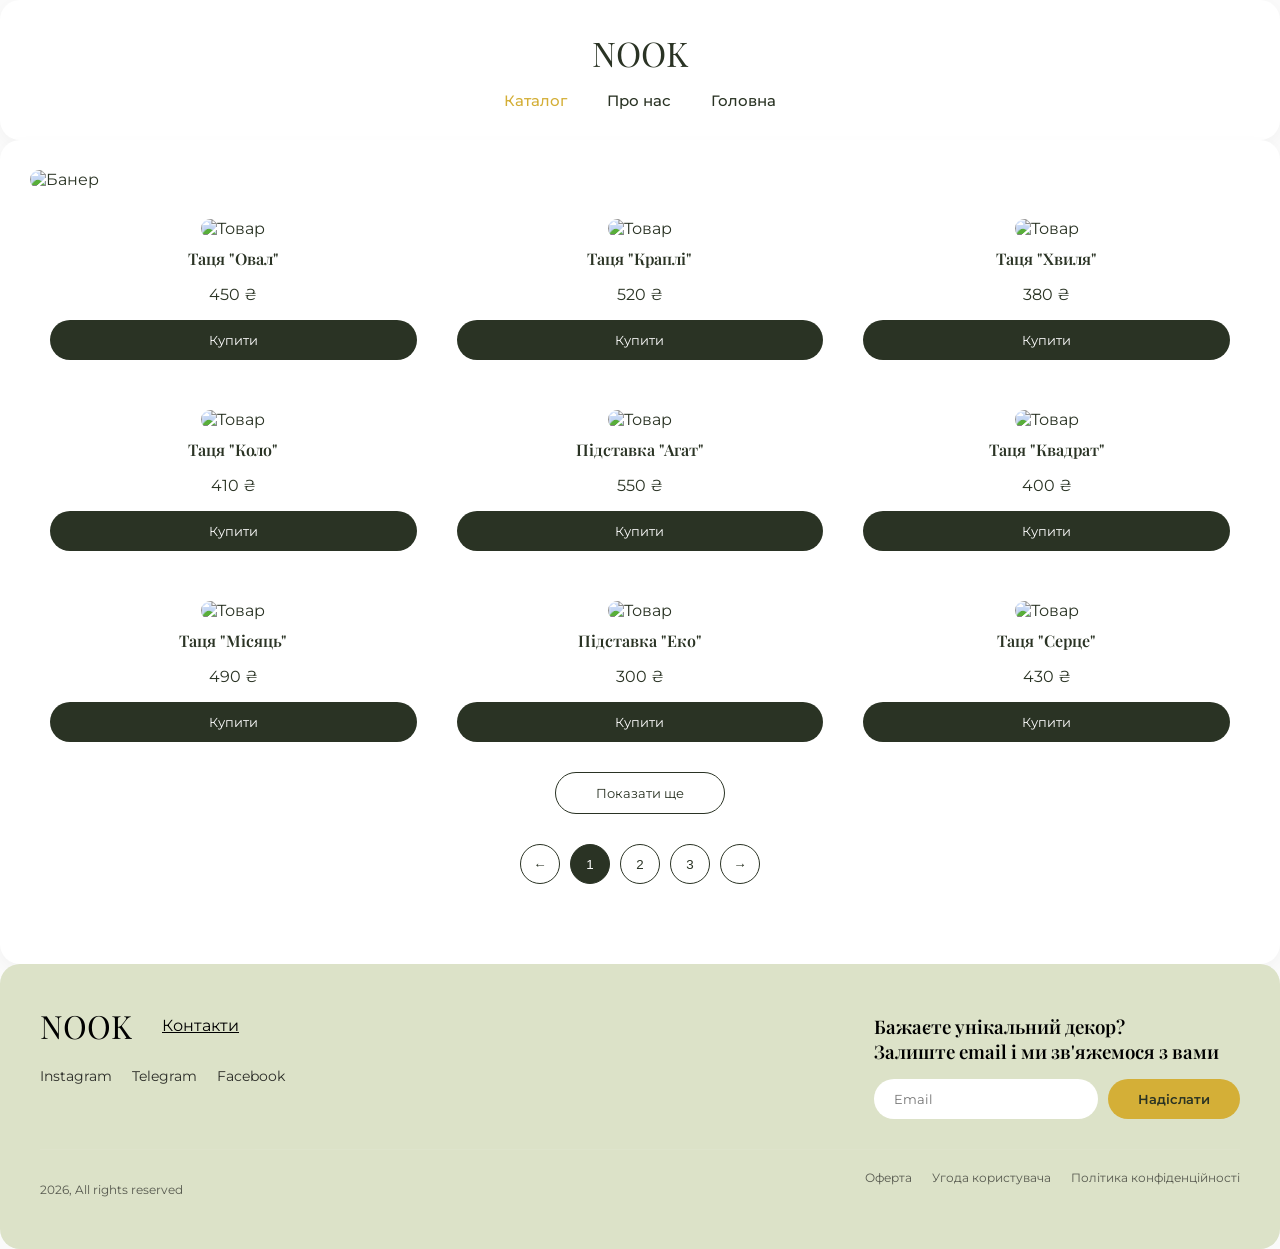
==== page1.html @ 00c30d5c "Add files via upload" ====
<!DOCTYPE html>
<html lang="uk">
<head>
    <meta charset="UTF-8">
    <title>NOOK - Каталог (Flex Y)</title>
    <link rel="stylesheet" href="style-lab6.css">
</head>
<body class="flex-y-body">
    
    <header>
        <div class="logo">NOOK</div>
        <ul class="nav-menu">
            <li><a href="page1.html" style="color:#d4af37;">Каталог</a></li>
            <li><a href="page2.html">Про нас </a></li>
            <li><a href="page3.html">Головна </a></li>
        </ul>
    </header>
    
    <main class="grid-main">
        
        
            <img src="images/Group 7.png" alt="Банер" class="banner-img">
            
            <div class="products-grid">
                <div class="product-card">
                    <img src="images/item1.jpg" alt="Товар">
                    <h4>Таця "Овал"</h4><p>450 ₴</p>
                    <button class="btn-buy">Купити</button>
                </div>
                <div class="product-card">
                    <img src="images/item2.jpg" alt="Товар">
                    <h4>Таця "Краплі"</h4><p>520 ₴</p>
                    <button class="btn-buy">Купити</button>
                </div>
                <div class="product-card">
                    <img src="images/item3.jpg" alt="Товар">
                    <h4>Таця "Хвиля"</h4><p>380 ₴</p>
                    <button class="btn-buy">Купити</button>
                </div>
                <div class="product-card">
                    <img src="images/item4.jpg" alt="Товар">
                    <h4>Таця "Коло"</h4><p>410 ₴</p>
                    <button class="btn-buy">Купити</button>
                </div>
                <div class="product-card">
                    <img src="images/stuff3.png" alt="Товар">
                    <h4>Підставка "Агат"</h4><p>550 ₴</p>
                    <button class="btn-buy">Купити</button>
                </div>
                <div class="product-card">
                    <img src="images/stuff4.png" alt="Товар">
                    <h4>Таця "Квадрат"</h4><p>400 ₴</p>
                    <button class="btn-buy">Купити</button>
                </div>
                <div class="product-card">
                    <img src="images/stuff7.png" alt="Товар">
                    <h4>Таця "Місяць"</h4><p>490 ₴</p>
                    <button class="btn-buy">Купити</button>
                </div>
                <div class="product-card">
                    <img src="images/stuff2.jpg" alt="Товар">
                    <h4>Підставка "Еко"</h4><p>300 ₴</p>
                    <button class="btn-buy">Купити</button>
                </div>
                <div class="product-card">
                    <img src="images/stuff5.png" alt="Товар">
                    <h4>Таця "Серце"</h4><p>430 ₴</p>
                    <button class="btn-buy">Купити</button>
                </div>
            </div>
        <div class="pagination-container">
            <button class="btn-show-more">Показати ще</button>
            <div class="pagination">
                <button class="page-btn">←</button>
                <button class="page-btn active">1</button>
                <button class="page-btn">2</button>
                <button class="page-btn">3</button>
                <button class="page-btn">→</button>
            </div>
        </div>
    </main>
    
   <footer class="grid-footer">
            <div class="footer-top">
                <div class="footer-left">
                    <div class="footer-logo-row">
                        <span class="footer-logo">NOOK</span>
                        <a href="#" style="text-decoration: underline;">Контакти</a>
                    </div>
                    <div class="footer-socials">
                        <a href="#">Instagram</a>
                        <a href="#">Telegram</a>
                        <a href="#">Facebook</a>
                    </div>
                </div>
                
                <div class="footer-right">
                    <h3>Бажаєте унікальний декор?<br>Залиште email і ми зв'яжемося з вами</h3>
                    <form class="footer-form">
                        <input type="email" placeholder="Email" required>
                        <button type="submit" class="btn-buy">Надіслати</button>
                    </form>
                </div>
            </div>

            <div class="footer-bottom">
                <p>2026, All rights reserved</p>
                <div class="footer-legal">
                    <a href="#">Оферта</a>
                    <a href="#">Угода користувача</a>
                    <a href="#">Політика конфіденційності</a>
                </div>
            </div>
        </footer>

    </div>


</body>
</html>
---- style-lab6.css ----
@import url('https://fonts.googleapis.com/css2?family=Playfair+Display:ital,wght@0,400;0,600;1,400&family=Montserrat:wght@300;400;500&display=swap');

body {
    margin: 0;
    font-family: 'Montserrat', sans-serif;
    color: #2A3324;
    background-color: #FAFAFA;
}

h1, h2, h3, h4 { font-family: 'Playfair Display', serif; font-weight: 600; margin: 10px 0; }
a { text-decoration: none; color: inherit; transition: 0.3s; }

header, main, aside {
    background-color: #FFFFFF;
    border-radius: 20px;
    padding: 30px;
    box-shadow: 0px 5px 15px rgba(0, 0, 0, 0.03);
}

/* ФІКС БАНЕРА */
.banner-img {
    width: 100%;
    height: auto;
    object-fit: cover;
    border-radius: 15px; /* Заокруглені кути як у блоків */
    margin-bottom: 30px;
    display: block;
}

/* СІТКА НА 9 ТОВАРІВ */
.products-grid {
    display: grid;
    grid-template-columns: repeat(3, 1fr); /* 3 колонки */
    gap: 20px;
}

.product-card { text-align: center; margin-bottom: 10px; }
.product-card img { width: 100%; border-radius: 15px; object-fit: cover; aspect-ratio: 1 / 1; }
.btn-buy {
    background-color: #2A3324; color: #fff; border: none; padding: 12px 30px;
    border-radius: 25px; font-family: 'Montserrat', sans-serif; cursor: pointer;
    transition: 0.3s; width: 100%;
}
.btn-buy:hover { background-color: #d4af37; }

/* ЗЕЛЕНИЙ ФУТЕР (Як на макеті) */
.grid-footer {
    background-color: #DCE2C8;
    color: #000000;
    border-radius: 20px;
    padding: 40px;
}
.footer-top {
    display: flex;
    justify-content: space-between;
    flex-wrap: wrap;
    gap: 30px;
    margin-bottom: 30px;
}
.footer-logo-row { display: flex; align-items: center; gap: 30px; margin-bottom: 20px; }
.footer-logo { font-size: 32px; font-family: 'Playfair Display', serif; }
.footer-socials { display: flex; gap: 20px; font-size: 14px; opacity: 0.8; }
.footer-form { display: flex; gap: 10px; margin-top: 15px; }
.footer-form input {
    padding: 12px 20px; border-radius: 25px; border: none; outline: none; flex: 1;
    font-family: 'Montserrat', sans-serif;
}
.footer-form button {
    background-color: #d4af37; color: #2A3324; font-weight: 600;
}
.footer-form button:hover { background-color: #e4c76d; }
.footer-bottom {
    display: flex; justify-content: space-between; border-top: 1px solid rgba(255,255,255,0.1);
    padding-top: 20px; font-size: 12px; opacity: 0.6;
}
.footer-legal { display: flex; gap: 20px; }

/* Навігація */
.nav-menu { display: flex; justify-content: center; gap: 40px; list-style: none; padding: 0; margin: 15px 0 0 0; font-size: 15px; font-weight: 500; }
.nav-menu a:hover { color: #d4af37; }
.logo { text-align: center; font-size: 34px; font-family: 'Playfair Display', serif; }
.category-list { list-style: none; padding: 0; line-height: 2.5; }
.category-list li { cursor: pointer; transition: all 0.3s ease; }
.category-list li:hover { color: #d4af37; transform: translateX(5px); }
.active-category { color: #d4af37; font-weight: bold; }

/* GRID LAYOUT */
.grid-container {
    display: grid; min-height: 100vh; gap: 20px; padding: 20px;
    grid-template-areas:
        "sidebar1 header sidebar2"
        "sidebar1 main sidebar2"
        "sidebar1 footer sidebar2";
    grid-template-columns: 250px 1fr 250px;
    grid-template-rows: auto 1fr auto;
}
.grid-header { grid-area: header; }
.grid-main { grid-area: main; }
.grid-footer { grid-area: footer; }
.grid-sidebar1 { grid-area: sidebar1; }
.grid-sidebar2 { grid-area: sidebar2; }
/* --- СТИЛІ ДЛЯ БАНЕРА З ТЕКСТОМ --- */
.hero-banner {
    position: relative;
    width: 100%;
    border-radius: 15px;
    overflow: hidden; /* Обрізає все, що вилазить за кути */
    margin-bottom: 40px;
    display: flex;
    align-items: center;
}

.hero-img {
    width: 100%;
    height: auto;
    display: block;
    object-fit: cover;
}

.hero-content {
    position: absolute;
    left: 40px; /* Відступ тексту від лівого краю */
    color: #FFFFFF;
}

.hero-content h1 {
    font-size: 28px;
    color: #d4af37; /* Золотий колір заголовка */
    margin-bottom: 15px;
    line-height: 1.2;
}

.hero-content p {
    font-size: 10px;
    margin-bottom: 30px;
    line-height: 1.5;
    font-weight: 300;
}

.hero-buttons {
    display: flex;
    gap: 15px;
}

.btn-primary {
    background-color: #d4af37;
    color: #2A3324;
    padding: 12px 30px;
    border-radius: 25px;
    font-weight: 500;
}

.btn-outline {
    background-color: transparent;
    color: #FFFFFF;
    border: 1px solid #FFFFFF;
    padding: 12px 30px;
    border-radius: 25px;
}

.btn-primary:hover { background-color: #e4c76d; }
.btn-outline:hover { background-color: rgba(255,255,255,0.2); }
/* --- 1. ЗБІЛЬШУЄМО ВІДСТАНЬ І ЗМЕНШУЄМО КАРТКИ --- */
.products-grid {
    display: grid;
    grid-template-columns: repeat(3, 1fr);
    gap: 40px; /* Збільшили відстань між картками (було 20px) */
    padding: 0 20px;
}

/* --- 2. РОБИМО САЙДБАРИ ЛИПКИМИ --- */
.grid-sidebar1, .grid-sidebar2 {
    position: sticky;
    top: 20px; /* Відступ від верху екрана при скролі */
    height: fit-content; /* Критично важливо, щоб липкість працювала у Grid */
}

/* Щоб 5 карток новинок виглядали акуратно і не були гігантами */
.grid-sidebar2 .product-card {
    transform: scale(0.9); /* Візуально зменшуємо картки в сайдбарі */
    margin-bottom: -5px; /* Підтягуємо їх ближче одна до одної */
}
/* --- 1. ВИПАДАЮЧЕ МЕНЮ В САЙДБАРІ --- */
.category-list > li {
    position: relative;
    padding-bottom: 10px;
}
.submenu {
    display: none; /* Ховаємо підменю */
    list-style: none;
    padding-left: 15px;
    margin-top: 10px;
    font-size: 13px;
    line-height: 2.2;
    opacity: 0.8;
}
/* При наведенні на категорію - показуємо підменю */
.has-submenu:hover .submenu {
    display: block;
}
.submenu li:hover { color: #d4af37; transform: translateX(5px); transition: 0.3s; }

/* --- 2. КНОПКИ "КУПИТИ" В НОВИНКАХ --- */
.btn-buy-small {
    background-color: #2A3324;
    color: #fff;
    border: none;
    padding: 8px 25px;
    border-radius: 20px;
    font-size: 12px;
    cursor: pointer;
    transition: 0.3s;
    margin-top: 10px;
    font-family: 'Montserrat', sans-serif;
}
.btn-buy-small:hover { background-color: #d4af37; }

/* --- 3. ЗМЕНШЕННЯ КАРТОК І ВІДСТУПИ В КАТАЛОЗІ --- */
.catalog-wrapper {
    padding: 0 80px; /* Робимо великі відступи по боках */
    max-width: 1200px;
    margin: 0 auto;
}
.catalog-wrapper .products-grid {
    gap: 50px; /* Збільшуємо відстань між товарами */
}
.catalog-wrapper .product-card {
    transform: scale(0.9); /* Зменшуємо самі картки на 10% */
}

/* --- 4. КНОПКА "ЩЕ" ТА ПАГІНАЦІЯ (1, 2, 3) --- */
.pagination-container {
    text-align: center;
    margin-top: 20px;
    margin-bottom: 50px;
}
.btn-show-more {
    background-color: transparent;
    border: 1px solid #2A3324;
    color: #2A3324;
    padding: 12px 40px;
    border-radius: 25px;
    cursor: pointer;
    transition: 0.3s;
    font-family: 'Montserrat', sans-serif;
    margin-bottom: 30px;
}
.btn-show-more:hover { background-color: #d4af37; border-color: #d4af37; color: #fff; }

.pagination {
    display: flex;
    justify-content: center;
    gap: 10px;
}
.page-btn {
    width: 40px; height: 40px;
    border: 1px solid #2A3324;
    border-radius: 50%;
    background: transparent;
    color: #2A3324;
    cursor: pointer;
    transition: 0.3s;
}
.page-btn.active, .page-btn:hover { background-color: #2A3324; color: #fff; }

/* --- 5. ЖОРСТКЕ ЗАОКРУГЛЕН
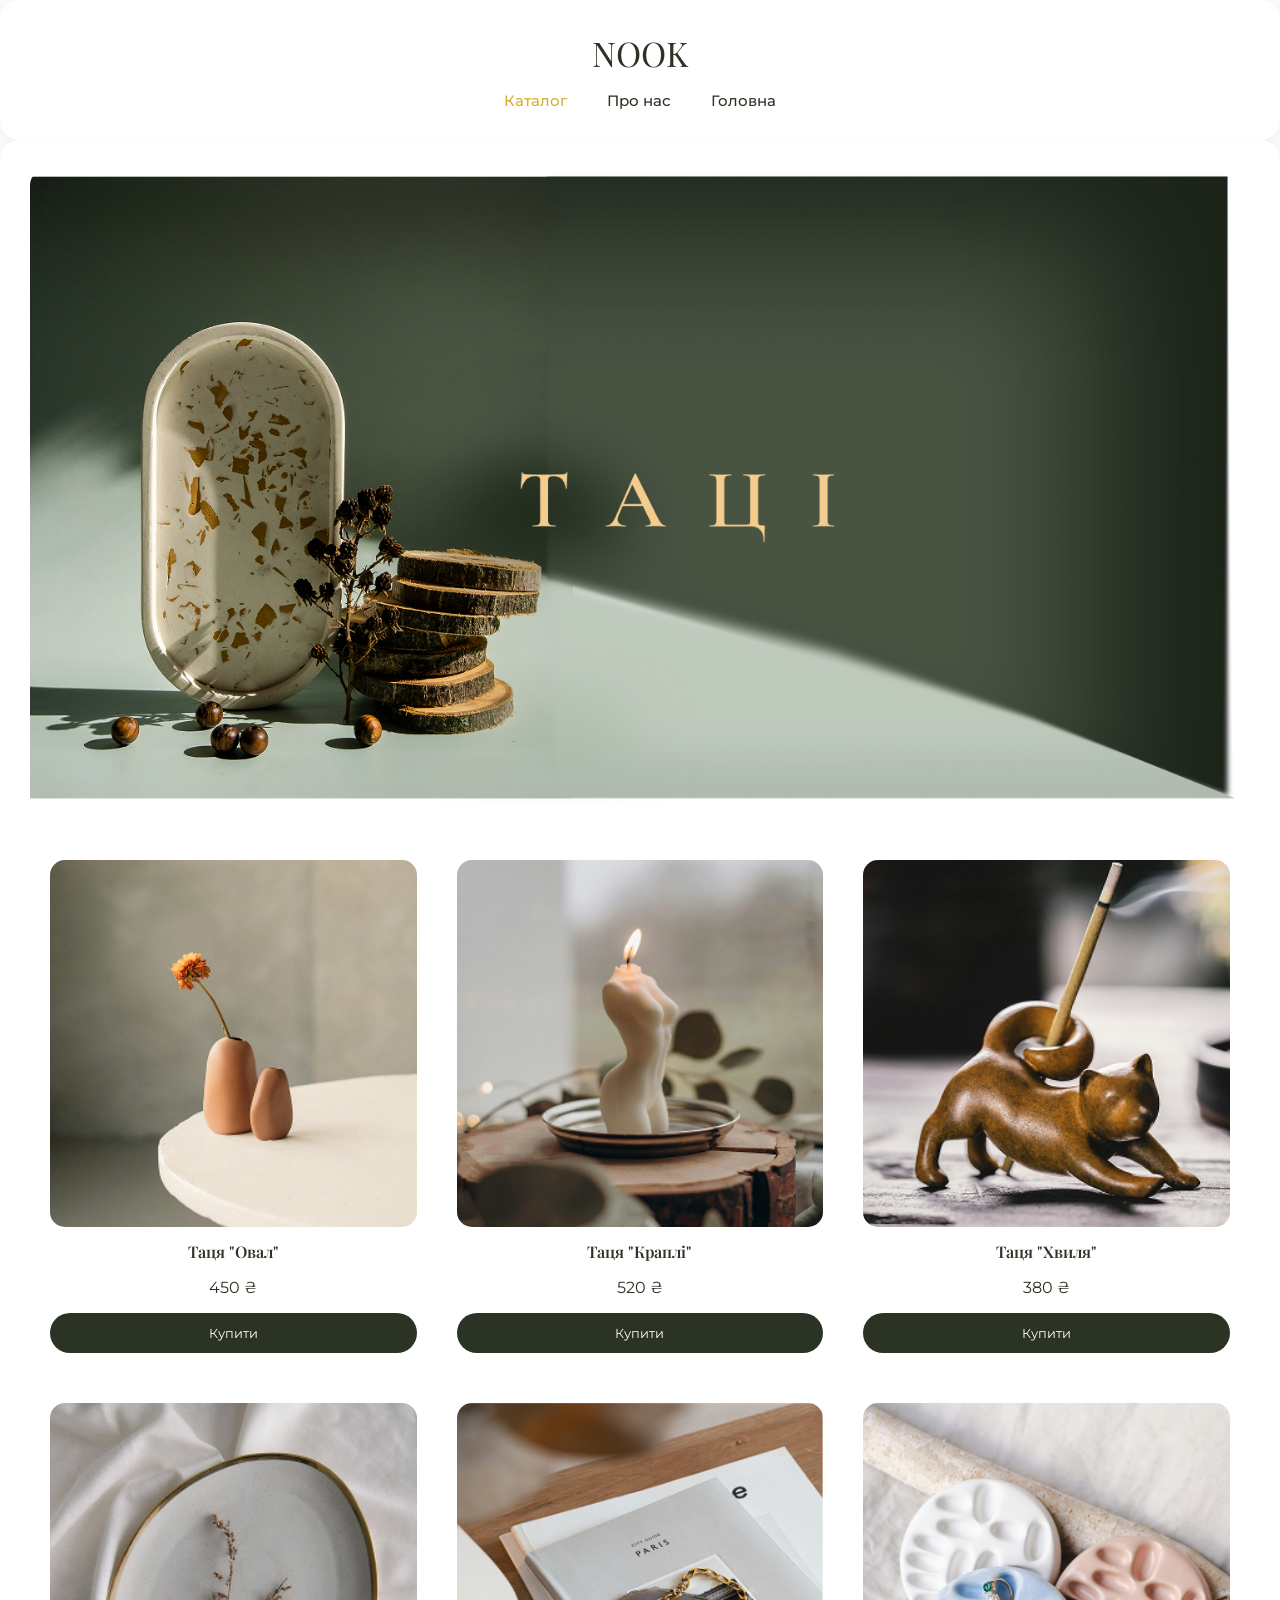
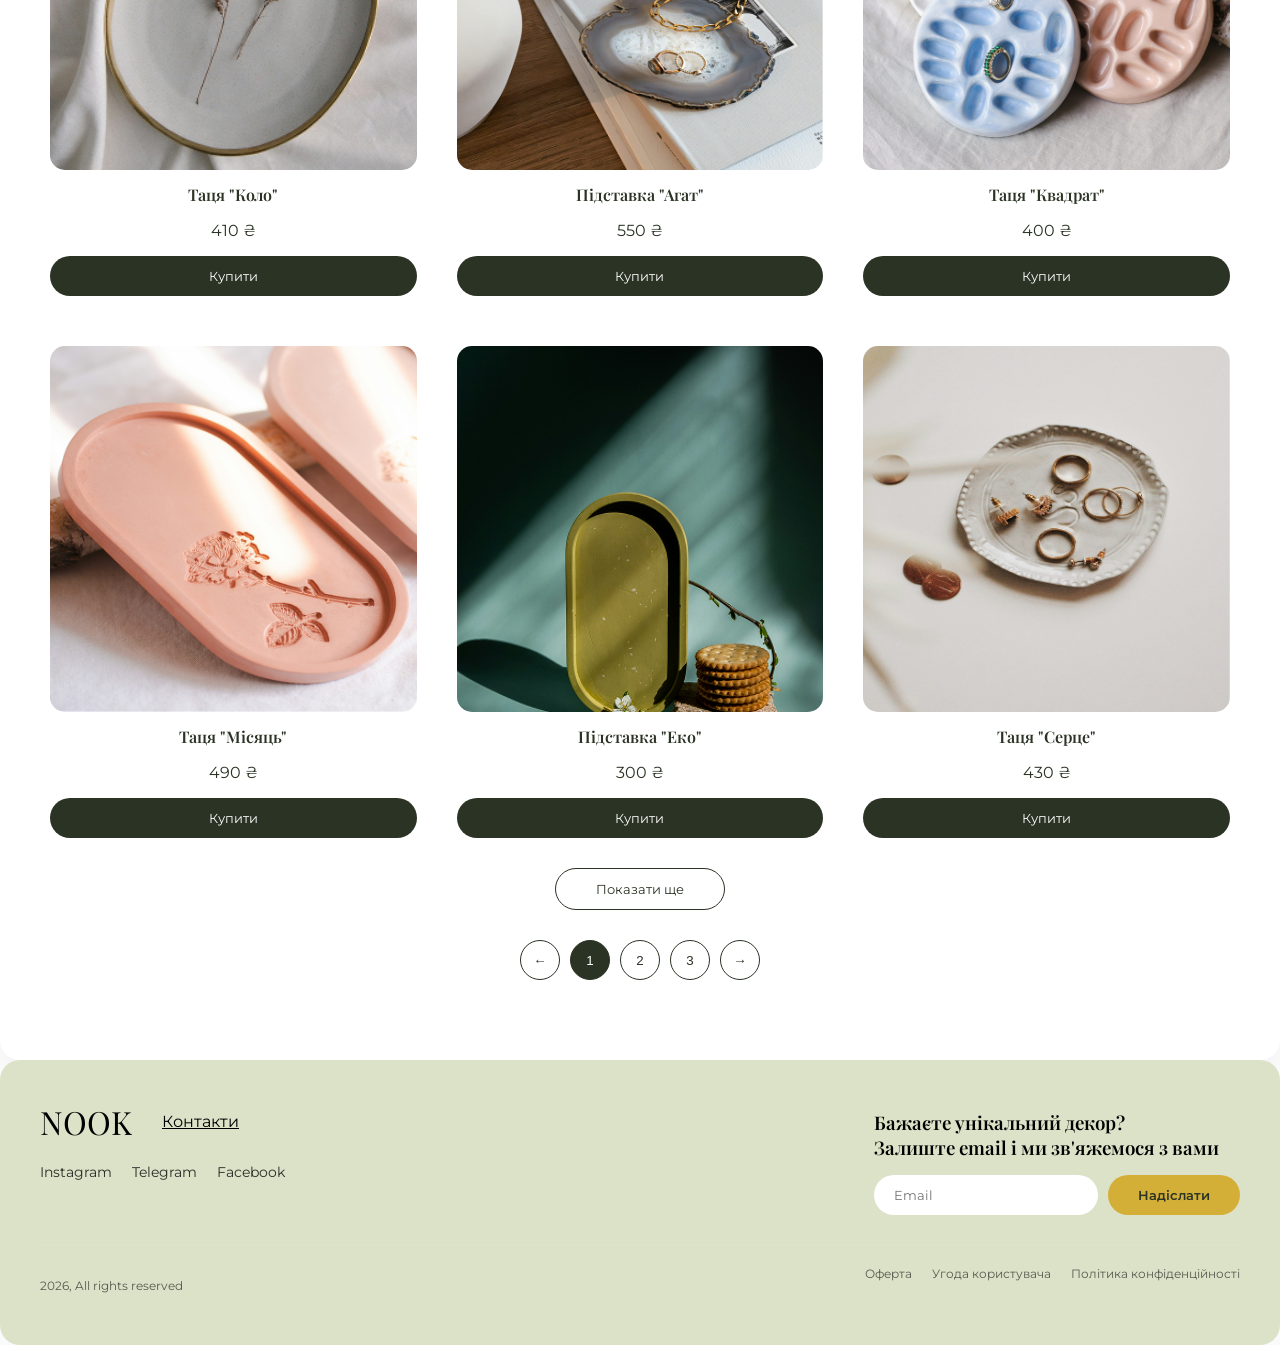
==== commit d2f7a116: "Update page1.html" ====
--- a/page1.html
+++ b/page1.html
@@ -2,7 +2,7 @@
 <html lang="uk">
 <head>
     <meta charset="UTF-8">
-    <title>NOOK - Каталог (Flex Y)</title>
+    <meta name="viewport" content="width=device-width, initial-scale=1.0"> <title>NOOK - Каталог </title>
     <link rel="stylesheet" href="style-lab6.css">
 </head>
 <body class="flex-y-body">
@@ -117,4 +117,4 @@
 
 
 </body>
-</html>+</html>
--- a/style-lab6.css
+++ b/style-lab6.css
@@ -23,6 +23,94 @@
     height: auto;
     object-fit: cover;
     border-radius: 15px; /* Заокруглені кути як у блоків */
+
+    /* --- 1. РОБИМО САЙДБАРИ ВУЖЧИМИ ДЛЯ КОМПА --- */
+.grid-container {
+    display: grid;
+    min-height: 100vh;
+    gap: 20px;
+    padding: 20px;
+    /* Було 250px, робимо 220px, щоб центру було легше дихати */
+    grid-template-columns: 220px 1fr 220px;
+    grid-template-areas:
+        "sidebar1 header sidebar2"
+        "sidebar1 main sidebar2"
+        "sidebar1 footer sidebar2";
+}
+
+/* --- 2. БРОНЬОВАНИЙ БАНЕР (ТЕКСТ НІКОЛИ НЕ ПОЛІЗЕ) --- */
+.hero-banner {
+    position: relative;
+    width: 100%;
+    border-radius: 25px !important;
+    overflow: hidden;
+    margin-bottom: 40px;
+    display: flex;
+    align-items: center;
+    min-height: 250px; /* Мінімальна висота, щоб не плющило */
+    background-color: #2A3324; /* Заглушка, якщо фото вантажиться */
+}
+
+.hero-img {
+    position: absolute; /* Картинка стає чисто фоном */
+    top: 0; left: 0;
+    width: 100%; height: 100%;
+    object-fit: cover;
+    z-index: 1;
+}
+
+.hero-content {
+    position: relative;
+    z-index: 2; /* Текст завжди поверх картинки */
+    padding: 30px;
+    width: 100%;
+    color: #FFFFFF;
+    /* Легке затемнення під текстом, щоб білі букви добре читалися */
+    background: linear-gradient(90deg, rgba(42,51,36,0.8) 0%, rgba(42,51,36,0.1) 100%);
+}
+
+.hero-content h1 {
+    /* Гнучкий шрифт! Мінімум 20px, ідеал 3vw, максимум 38px */
+    font-size: clamp(20px, 3vw, 38px); 
+    color: #d4af37;
+    margin-bottom: 10px;
+}
+
+.hero-content p {
+    font-size: clamp(12px, 1.5vw, 15px); /* Текст теж гумовий */
+    margin-bottom: 20px;
+    max-width: 80%; /* Щоб не ліз аж на правий край */
+}
+
+/* --- 3. АДАПТИВНІСТЬ (ВМИКАЄТЬСЯ РАНІШЕ!) --- */
+/* Тепер все, що вужче за 1100 пікселів, буде відразу ставати в стовпчик */
+@media screen and (max-width: 1100px) {
+    .grid-container {
+        grid-template-columns: 1fr;
+        grid-template-areas:
+            "header"
+            "main"
+            "sidebar1"
+            "sidebar2"
+            "footer";
+        padding: 10px;
+    }
+    
+    .grid-sidebar1, .grid-sidebar2 {
+        position: static; /* Відключаємо "липкість" */
+        width: 100%;
+    }
+
+    /* Вимикаємо флекс у меню, щоб воно гарно виглядало на телефоні */
+    .nav-menu {
+        flex-wrap: wrap;
+        gap: 15px;
+    }
+
+    .hero-content p {
+        max-width: 100%;
+    }
+}
     margin-bottom: 30px;
     display: block;
 }
@@ -263,4 +351,69 @@
 }
 .page-btn.active, .page-btn:hover { background-color: #2A3324; color: #fff; }
 
-/* --- 5. ЖОРСТКЕ ЗАОКРУГЛЕН+/* --- 5. ЖОРСТКЕ ЗАОКРУГЛЕН
+/* ========================================= */
+/* ПОРЯТУНОК ДЛЯ МОБІЛКИ (АДАПТИВНІСТЬ)      */
+/* ========================================= */
+@media screen and (max-width: 900px) {
+    /* 1. Ламаємо 3 колонки і ставимо все в один стовпець */
+    .grid-container {
+        grid-template-areas: 
+            "header" 
+            "main" 
+            "sidebar1" 
+            "sidebar2" 
+            "footer";
+        grid-template-columns: 1fr; /* Одна колонка на всю ширину */
+        padding: 10px;
+    }
+
+    /* 2. Вимикаємо "липкість" сайдбарів на телефоні */
+    .grid-sidebar1, .grid-sidebar2 {
+        position: static;
+        width: 100%;
+    }
+
+    /* 3. Рятуємо банер (зменшуємо текст і відступи) */
+    .hero-content {
+        left: 20px;
+        right: 20px;
+    }
+    .hero-content h1 {
+        font-size: 22px; /* Менший заголовок */
+        margin-bottom: 10px;
+    }
+    .hero-content p {
+        font-size: 11px; /* Менший опис */
+        margin-bottom: 15px;
+    }
+    .btn-primary, .btn-outline {
+        padding: 8px 15px;
+        font-size: 12px;
+    }
+
+    /* 4. Рятуємо каталог (робимо по 2 товари в ряд, а не 3) */
+    .catalog-wrapper {
+        padding: 0 10px; 
+    }
+    .products-grid {
+        grid-template-columns: repeat(2, 1fr); 
+        gap: 15px;
+    }
+
+    /* 5. Футер робимо стовпчиком */
+    .footer-top {
+        flex-direction: column;
+        gap: 20px;
+    }
+}
+
+/* Якщо екран зовсім вузький (менше 500px) */
+@media screen and (max-width: 500px) {
+    .products-grid {
+        grid-template-columns: 1fr; /* По 1 товару в ряд */
+    }
+    .hero-buttons {
+        flex-direction: column; /* Кнопки на банері одна під одною */
+    }
+}
